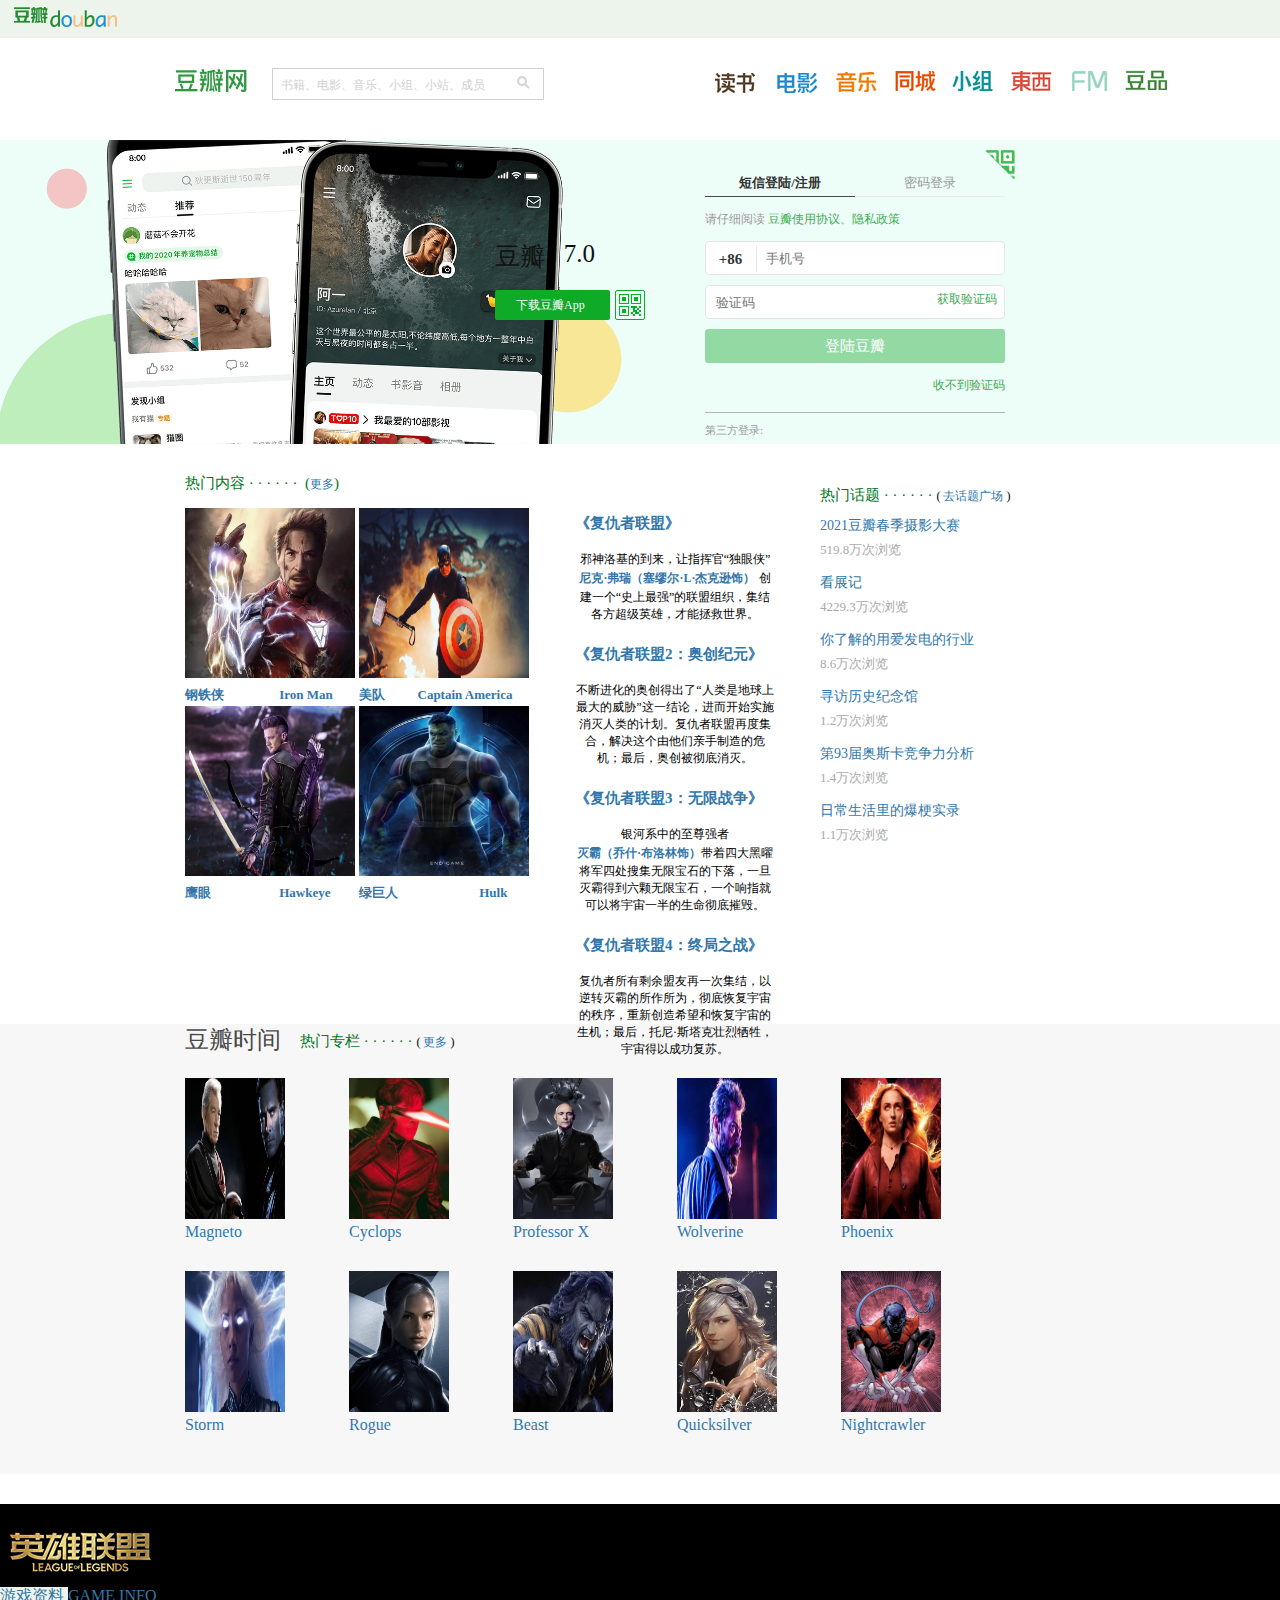
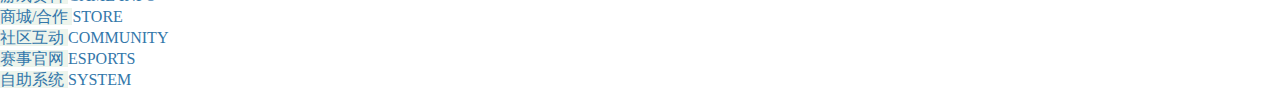
==== 豆瓣/html/index.html @ d8d2ecf8 "豆瓣静态页面" ====
<!DOCTYPE html>
<html lang="en">
<head>
    <meta charset="UTF-8">
    <meta http-equiv="X-UA-Compatible" content="IE=edge">
    <meta name="HHHH" content="width=device-width, initial-scale=1.0">
    <title>豆瓣</title>
    <link rel="icon" href="../favicon.ico">
    <link rel="stylesheet" href="../css/index.css">
    <base target="_blank" />
</head>
<body>
     <!-- 头部开始 -->
        <header class="header clearflx">
        <div class="nav-1">
            <h1 id="douban-logo">
                <a href="https://www.douban.com/" target="_blank" style="display: block; height: 20px; "></a>
            </h1>
        </div>
        <div class="container clearflx">
            <div class="logo fl">
                <h1>
                    <a href="https://www.douban.com/" target="_blank">
                </a>
            </h1>
            </div>
            <div class="search fl">   

            <form action="www.douban.com" method="post" >
                  
            <input type="text" autocomplete="off"  placeholder=" 书籍、电影、音乐、小组、小站、成员" class="search-bar"/>
            <a href="" class="search-but" target="_blank"><img src="../img/fangdajing.png" alt=""></a>
            </form>
            </div>
            <nav class="menu fr clearflx">
                <a href="https://book.douban.com" target="_blank" class="menu-read"></a>
                <!--  -->
                <a href="https://move.douban.com" target="_blank" class="menu-move"></a>
                <a href="https://music.douban.com" target="_blank" class="menu-music"></a>
                <a href="https://www.douban.com/location/jilin/" target="_blank" class="menu-group"></a>
                <!-- a标签设置三秒后跳转 -->
                <a href="https://https://www.douban.com/group" target="_blank" class="menu-city"></a>
                <a href="https://fm.douban.com" target="_blank" class="menu-fm"></a>
                <a href="https://market.douban.com/?utm_campaign=anonymous_top_nav&utm_source=douban&utm_medium=pc_web" target="_blank" class="menu-time"></a>
                <a href="" target="_blank" class="menu-doupin"></a>
            </nav>
        </div>
        </header>
    <!-- 头部结束 -->

    <!-- 登录样式 -->
<div style="width: 100%; height: 100%;">
<div id="Login">  
    <div class="banner clearflx">
      <!-- 导入loginframe -->
        <div class="weitiao">
           <iframe class="right-login fr" src="loginframe.html" frameborder="0"></iframe>
           <div class="version ">
              <span class="douban-txt">豆瓣</span>
              <span class="douban-num">7.0</span>
              <div class="download">
                 <span class="downapp">下载豆瓣App</span>
              </div>
              <div class="downcode">
                    <a href="">
                      <img src="../img/downcode.png" alt="">
                    </a>
              </div>  
              <div class="down-qrcode hidden">
              <div class="qrcode-img">
                        <img src="../img/qrcode.png"  alt="">
                        <p>iOS / Android 扫码直接下载</p>
               </div>
            </div>
            </div>
        </div>
    </div>
</div>
</div>
<!-- 登录样式 -->
<!-- 中间样式 两栏布局 -->
    <div id="middle">
        <div class="wrapper">
            <div class="hot">       
                    <div class="aside-left fl">
                         <div class="hotcontent">
                         <h2 class="titletxt-1">热门内容&nbsp;·&nbsp;·&nbsp;·&nbsp;·&nbsp;·&nbsp;·&nbsp;
                           <span class="link">                       
                         (<a href="" style="font-size:12px;">更多</a>)
                        </span>
                        </h2>
                    <div class="hotmain clearflx">
                            <div class="hotimg fl">
                              <ul class="fl">
                                  <li>
                                      <div class="img">
                                        <a href="https://baike.baidu.com/item/%E9%92%A2%E9%93%81%E4%BE%A0/303" class="a-img"><img src="../img/钢铁侠.jpeg" alt=""></a>
                                      </div>
                                      <div class="words">
                                        <a href="https://baike.baidu.com/item/%E9%92%A2%E9%93%81%E4%BE%A0/303">钢铁侠&nbsp;&nbsp;&nbsp;&nbsp;&nbsp;&nbsp;&nbsp;&nbsp;&nbsp;&nbsp;&nbsp;&nbsp;&nbsp;&nbsp;&nbsp;&nbsp;&nbsp;Iron Man</a>
                                      </div>
                                  </li>
                                  <li>
                                    <div class="img">
                                        <a href="https://baike.baidu.com/item/%E7%BE%8E%E5%9B%BD%E9%98%9F%E9%95%BF/3472" class="a-img"><img src="../img/美队.png" alt=""></a>
                                      </div>
                                      <div class="words">
                                        <a href="https://baike.baidu.com/item/%E7%BE%8E%E5%9B%BD%E9%98%9F%E9%95%BF/3472" class="">美队&nbsp;&nbsp;&nbsp;&nbsp;&nbsp;&nbsp;&nbsp;&nbsp;&nbsp;&nbsp;Captain America</a>
                                      </div>

                                  </li>
                                  <li>
                                    <div class="img">
                                        <a href="https://baike.baidu.com/item/%E9%B9%B0%E7%9C%BC/15107237" class="a-img"><img src="../img/鹰眼.jpg" alt=""></a>
                                      </div>
                                      <div class="words">
                                        <a href="https://baike.baidu.com/item/%E9%B9%B0%E7%9C%BC/15107237">鹰眼&nbsp;&nbsp;&nbsp;&nbsp;&nbsp;&nbsp;&nbsp;&nbsp;&nbsp;&nbsp;&nbsp;&nbsp;&nbsp;&nbsp;&nbsp;&nbsp;&nbsp;&nbsp;&nbsp;&nbsp;&nbsp;Hawkeye</a>
                                      </div>

                                  </li>
                                  <li>
                                    <div class="img">
                                        <a href="https://baike.baidu.com/item/%E7%BB%BF%E5%B7%A8%E4%BA%BA/65931" class="a-img"><img src="../img/绿巨人.jpeg" alt=""></a>
                                      </div>
                                      <div class="words">
                                        <a href="https://baike.baidu.com/item/%E7%BB%BF%E5%B7%A8%E4%BA%BA/65931 ">绿巨人&nbsp;&nbsp;&nbsp;&nbsp;&nbsp;&nbsp;&nbsp;&nbsp;&nbsp;&nbsp;&nbsp;&nbsp;&nbsp;&nbsp;&nbsp;&nbsp;&nbsp;&nbsp;&nbsp;&nbsp;&nbsp;&nbsp;&nbsp;&nbsp;&nbsp;Hulk</a>
                                      </div>

                                  </li>
                              </ul>
                           </div> 
                           <div class="hottxt">
                            
                               <ul>
                                   <li>   <div> <a href="">《复仇者联盟》</a> 
                                <p>
                                  邪神洛基的到来，让指挥官“独眼侠” <a href="" style="font-size: 12px; margin: 0;">尼克·弗瑞（塞缪尔·L·杰克逊饰）</a> 创建一个“史上最强”的联盟组织，集结各方超级英雄，才能拯救世界。
                                </p></div>
                                </li>                      
                                   <li> <a href="">《复仇者联盟2：奥创纪元》</a> 
                                    <p>不断进化的奥创得出了“人类是地球上最大的威胁”这一结论，进而开始实施消灭人类的计划。复仇者联盟再度集合，解决这个由他们亲手制造的危机；最后，奥创被彻底消灭。</p>                   
 </li>
                                   <li> <a href="">《复仇者联盟3：无限战争》</a>         
                                <p>银河系中的至尊强者<a href="" style="font-size: 12px; margin: 0;">灭霸（乔什·布洛林饰）</a>带着四大黑曜将军四处搜集无限宝石的下落，一旦灭霸得到六颗无限宝石，一个响指就可以将宇宙一半的生命彻底摧毁。</p>   </li>
                                   <li><a href="">《复仇者联盟4：终局之战》</a>
                                <p>复仇者所有剩余盟友再一次集结，以逆转灭霸的所作所为，彻底恢复宇宙的秩序，重新创造希望和恢复宇宙的生机；最后，托尼·斯塔克壮烈牺牲，宇宙得以成功复苏。</p></li>

                               </ul>
                   </div>
             </div>
         </div> 
    </div>
                    <div class="aside-right fr">
                         <div class="titlehot">
                            <h2 class="titletxt">热门话题</h2>
                            <span class="link">                       
                             <a href="" >去话题广场</a>
                            </span>
                         </div>
                        <ul class="hot-list">
                            <li>
                                <div class="title"><a href="" class="aspect">2021豆瓣春季摄影大赛</a></div>
                                <div class="desc"><span class="liulan">519.8万次浏览</span></div>
                            </li>
                            <li>                
                                 <div class="title"><a href="" class="aspect">看展记</a></div>
                                <div class="desc"><span class="liulan">4229.3万次浏览</span></div>
                            </li>
                            <li>                               
                                 <div class="title"><a href="" class="aspect">你了解的用爱发电的行业</a></div>
                                <div class="desc"><span class="liulan">8.6万次浏览</span></div>
                            </li>
                            <li>                               
                                 <div class="title"><a href="" class="aspect">寻访历史纪念馆</a></div>
                                <div class="desc"><span class="liulan">1.2万次浏览</span></div>
                            </li>
                            <li>                              
                                  <div class="title"><a href="" class="aspect">第93届奥斯卡竞争力分析</a></div>
                                <div class="desc"><span class="liulan">1.4万次浏览</span></div>
                            </li>
                            <li>                            
                                    <div class="title"><a href="" class="aspect">日常生活里的爆梗实录</a></div>
                                <div class="desc"><span class="liulan">1.1万次浏览</span></div>
                            </li>
                        </ul>
                    </div>


            </div>   
        </div>        
    </div>
<!-- 中间样式 -->
<!--  -->
<!-- 豆瓣时间 -->
    <div class="section" style="width: 100%; height:450px; margin-top:80px;">
        <div class="container clearflx">
           <div class="aside-left">
            <h2 class="title"><a href="" class="dark-color" style="font-weight: 500;">豆瓣时间</a></h2>
           </div>
           <div class="titlehot zhuanlan">
            <h2 class="titletxt">热门专栏</h2>
            <span class="link">                       
             <a href="" >更多</a>
            </span>
         </div>
            <div class="middle-txt">
                <div class="time-main">
                    <ui style="list-style: none;">
                        <li>
                            <div><a href="" class="p-b"><img src="../img/万磁王.jpg" alt="" style="width: 100px;height: 141px;"></a></div>
                           <a href="">Magneto</a>
                        </li>

                        <li>
                            <div><a href="" class="p-b"><img src="../img/lei.jpg" alt="" style="width: 100px;height: 141px;"></a></div>
                           <a href="">Cyclops</a>
                        </li>
                        <li>
                            <div><a href="" class="p-b"><img src="../img/x.jpeg" alt="" style="width: 100px;height: 141px;"></a></div>
                           <a href="">Professor X</a>
                        </li>
                        <li>
                            <div><a href="" class="p-b"><img src="../img/w" alt="" style="width: 100px;height: 141px;"></a></div>
                           <a href="">Wolverine</a>
                        </li>
                        <li>
                            <div><a href="" class="p-b"><img src="../img/h.png" alt="" style="width: 100px;height: 141px;"></a></div>
                           <a href="">Phoenix</a>
                        </li>
                        <li>
                            <div><a href="" class="p-b"><img src="../img/f.jpg" alt="" style="width: 100px;height: 141px;"></a></div>
                           <a href="">Storm</a>
                        </li>

                        <li>
                            <div><a href="" class="p-b"><img src="../img/xiao.jpg" alt="" style="width: 100px;height: 141px;"></a></div>
                           <a href="">Rogue</a>
                        </li>
                        <li>
                            <div><a href="" class="p-b"><img src="../img/y.jpg" alt="" style="width: 100px;height: 141px;"></a></div>
                           <a href="">Beast</a>
                        </li>
                        <li>
                            <div><a href="" class="p-b"><img src="../img/k.jpg" alt="" style="width: 100px;height: 141px;"></a></div>
                           <a href="">Quicksilver</a>
                        </li>
                        <li>
                            <div><a href="" class="p-b"><img src="../img/行.jpg" alt="" style="width: 100px;height: 141px;"></a></div>
                           <a href="">Nightcrawler</a>
                        </li>
                    </ui>
                </div>
           </div>
        </div>
     


    </div>
<!-- 豆瓣时间 -->


    <div class="LOL">
        <h1 class="lol-h1"></h1>
        <header class="header">

            <a href="" target="_blank" class="lol-login"> <img src="../img/英雄.png" alt=""></a>
            <ul>
              
                <li>
                    <a href="" class="nav">
                        <span class="nav-1">
                            游戏资料
                        </span>
                        <span class="nav-2">
                            GAME INFO
                        </span></a>
                </li>
                <li><a href="" class="nav">
                    <span class="nav-1">
                    商城/合作
                    </span>
                    <span class="nav-2">
                    STORE
                    </span>
                </a>
                </li>
                <li><a href="" class="nav">
                    <span class="nav-1">
                      社区互动
                    </span>
                    <span class="nav-2">
                        COMMUNITY
                    </span>
                </a>
                </li>
                <li><a href="" class="nav">
                    <span class="nav-1">
                        赛事官网
                    </span>
                    <span class="nav-2">
                        ESPORTS
                    </span>
                </a>
                </li>
                <li><a href="" class="nav">
                    <span class="nav-1">
                       自助系统
                    </span>
                    <span class="nav-2">
                        SYSTEM
                    </span>
                </a>
                </li>
            </ul>
            <div>
                <ul>
                    <li></li>
                    <li></li>
                    <li></li>
                </ul>
            </div>

        </header>












        <!-- <a href="" target="_blank" class="iconfont iconfangdajing"></a> -->
    </div>

</body>
</html>
---- 豆瓣/css/index.css ----
/* @font-face {
  font-family: "iconfont";
  src: url("../font/iconfont.eot");
  src: url("../font/iconfont.eot?#iefix") format("embedded-opentype"),
    url("../font/iconfont.woff2") format("woff2"),
    url("../font/iconfont.woff") format("woff"),
    url("../font/iconfont.ttf") format("truetype"),
    url("../font/iconfont.svg#iconfont") format("svg");
}
.iconfont {
  font-family: "iconfont" !important;
  font-size: 16px;
  font-style: normal;
  -webkit-font-smoothing: antialiased;
  -moz-osx-font-smoothing: grayscale;
} */

@import "common.css";
@import "reset.css";
@import "//at.alicdn.com/t/font_2404973_34nppdi9u0p.css";

body,
div,
dl,
dt,
dd,
ul,
li,
h1,
h2,
h3,
h4,
h5,
h6,
pre,
code,
form,
fieldset,
legend,
input,
button,
textarea,
blockquote {
  margin: 0;
  padding: 0;
}

.section:nth-child(even) {
  background: #f7f7f7;
}

ul {
  text-decoration: none;
  list-style: none;
}
.hidden {
  display: none;
}
input {
  outline: none;
}
a {
  text-decoration: none;
  color: black;
}
/* 豆瓣logo */
.nav-1 {
  /* height: 34px; */
  margin-bottom: 30px;
  /* margin-top: -30px; */
  background-color: #edf4ec;
}
.nav-1 #douban-logo {
  display: inline-block;
  background: url(../img/豆瓣douban.png) no-repeat;
  background-size: contain;
  height: 20px;
  width: 103px;
  margin: 7px 14px;
}
/* 豆瓣logo */

/* 首页通用样式 */
.container {
  width: 950px;
  margin: 0 auto;
}

/* 首页通用样式结束 */

/* 页面头部开始· */
.header {
  height: 90px;
}
.header .container {
  width: 950px;
  margin: 0 auto;
}
.header .logo a {
  display: inline-block;
  position: relative;
  left: 10px;
  top: -4px;
  width: 73px;
  height: 24px;
  margin: 4px 24px 0 0;
  background: url(../img/豆瓣网.png) no-repeat;
  background-size: contain;
}
.search {
  width: 270px;
  height: 30px;
  border: 1px solid rgb(208, 209, 209);
  margin: 0;
  padding: 0;
  position: relative;
  left: 10px;
}
.search .search-bar::placeholder {
  color: rgb(208, 209, 209);
  font-size: 12px;
}
.search .search-bar {
  width: 230px;
  height: 20px;
  padding: 5px;
  border: none;
  vertical-align: middle;
}
.search .search-but {
  width: 30px;
  height: 30px;
  margin: 0 auto;
  padding: 0;
  vertical-align: middle;
}

.search form {
  height: 30px;
  border: none;
  margin: 0;
  padding: 0;
}
nav {
  position: relative;
  margin-top: 5px;
}
nav .menu-read {
  display: inline-block;
  background: url(../img/a1.png) no-repeat;
  background-size: contain;
  position: absolute;
  left: -400px;
  width: 40px;
  height: 20px;
}
nav .menu-move {
  display: inline-block;
  background-image: url(../img/a2.png);
  background-size: contain;
  position: absolute;
  left: -340px;
  width: 45px;
  height: 20px;
}
nav .menu-music {
  display: inline-block;
  background: url(../img/a3.png) no-repeat;
  background-size: contain;
  position: absolute;
  left: -280px;
  top: -1px;
  width: 43px;
  height: 20px;
}
nav .menu-group {
  display: inline-block;
  background-image: url(../img/a6.png);
  background-size: contain;
  position: absolute;
  left: -222px;
  top: -2px;
  width: 44px;
  height: 20px;
}
nav .menu-city {
  display: inline-block;
  background-image: url(../img/a4.png);
  background-size: contain;
  position: absolute;
  left: -165px;
  top: -2px;
  width: 44px;
  height: 20px;
}
nav .menu-doupin {
  display: inline-block;
  background-image: url(../img/a7.png);
  background-size: contain;
  position: absolute;
  left: -105px;
  top: -2px;
  width: 42px;
  height: 20px;
}
nav .menu-fm {
  display: inline-block;
  background-image: url(../img/a5.png);
  background-size: contain;
  position: absolute;
  left: -45px;
  top: -2px;
  width: 40px;
  height: 20px;
}
nav .menu-time {
  display: inline-block;
  background-image: url(../img/a0.png);
  background-size: contain;
  position: absolute;
  left: 10px;
  top: -3px;
  width: 42px;
  height: 20px;
}

/* 页面头部结束 */

/* 登录样式 */
#Login {
  position: relative;
  background-color: rgba(167, 245, 219, 0.2);
  width: 100%;
  height: 304px;
  top: 50px;
  left: 0px;
  margin: 0 0 80px 0;
}
#Login .banner {
  width: 100%;
  height: 304px;
  background: url("../img/photo.jpg") no-repeat;
  background-size: contain;
  position: absolute;
  left: -35px;
  top: 0px;
}
#Login .banner .weitiao {
  position: relative;
  left: -200px;
}
#Login .banner .right-login {
  width: 350px;
  height: 350px;
}
#Login .banner .version {
  position: relative;
}
#Login .banner .version .douban-txt {
  display: inline-block;
  font-size: 25px;
  color: #111;
  position: absolute;
  top: 100px;
  right: 500px;
}
#Login .banner .version .douban-num {
  display: inline-block;
  font-size: 25px;
  color: #111;
  position: absolute;
  top: 100px;
  right: 450px;
}
#Login .banner .version .download {
  width: 115px;
  height: 30px;
  background-color: #0eaa28;
  border-radius: 2px;
  position: absolute;
  top: 150px;
  right: 435px;
}
#Login .banner .version .download .downapp {
  font-size: 12px;
  color: #fff;
  text-align: center;
  padding: 9px 21px;
  line-height: 30px;
  transition: 2s;
  cursor: pointer;
}
#Login .banner .version .download .downapp:hover {
  color: rgb(6, 220, 231);
  font-weight: bolder;
}
#Login .banner .version .downcode img {
  width: 28px;
  height: 28px;
  border: 1px solid #0eaa28;
  border-radius: 2px;
  position: absolute;
  top: 150px;
  right: 400px;
}

#Login .banner .version .qrcode-img {
  position: absolute;
  display: block;
  left: 1089px;
  top: 150px;
  width: 195px;
  height: 195px;
}
#Login .banner .version p {
  color: #666;
  font-size: 15px;
  text-align: center;
  line-height: 2;
}

.downcode:hover ~ .down-qrcode {
  display: block;
}
/* 登录样式结束 */

/* 三栏布局通用样式 */
.aside-left {
  float: left;
  width: 100px;
  margin-left: 20px;
}
.aside-right {
  float: right;
  width: 265px;
  margin-right: 30px;
}
.middle-txt {
  /* 创建BFC */
  overflow: hidden;
}
.titlehot {
  margin: 12px 0;
}
.titletxt {
  /* h1~h6为块盒 */
  display: inline-block;
  color: #072;
  font-size: 15px;
  font-weight: 500;
}
.titlehot .link {
  font-size: 12px;
}
a {
  color: #37a;
}
.aside-left .title {
  font-size: 24px;
}
.dark-color {
  color: #494949;
}

/* 顺序
a:link、a:visited、a:hover、a:active
link:连接平常的状态 
visited:连接被访问过之后 
hover:鼠标放到连接上的时候
active:连接被按下的时候 
 */
a:hover {
  color: #fff;
  background-color: #37a;
}
a:active {
  color: #fff;
  background: #f93;
}
/* 伪类也属于加入元素的一部分
a元素加入伪类后的hover也会给到after和before
解决：a标签外层在嵌套一层span
把伪类添加到span上
*/
.titletxt::after {
  /* content可以添加内容 */
  content: " · · · · · · ";
}
.titlehot .link::before {
  content: "(";
}
.titlehot .link::after {
  content: ")";
}
/*  三栏布局通用样式*/

/* 中间样式 */

#middle {
  width: 100%;
  height: 100%;
}
#middle .wrapper {
  width: 950px;
  height: 470px;
  margin: 0 auto;
}
#middle .wrapper .hot .aside-right .hot-list li {
  font-size: 12px;
  margin: 10px 0 15px;
}
#middle .wrapper .hot .aside-right .hot-list .title .aspect {
  color: #3377aa;
  font-size: 14px;
  margin: 0 0 6px;
  display: inline-block;
}
#middle .wrapper .hot .aside-right .hot-list .title .aspect:hover {
  color: #fff;
  background-color: #37a;
}
#middle .wrapper .hot .aside-right .hot-list .title .aspect:active {
  color: #fff;
  background: #f93;
}
#middle .wrapper .hot .aside-right .hot-list .desc .liulan {
  color: #aaa;
  font-size: 13px;
}
/* #middle .wrapper .hot .aside-left {
  width: 100%;
} */
#middle .wrapper .hot .aside-left .hotcontent .titletxt-1 {
  display: inline-block;
  width: 655px;
  height: 22.4px;
  color: #072;
  font-size: 15px;
  font-weight: 500;
  margin-bottom: 12px;
}
#middle .wrapper .hot .aside-left .hotmain .hotimg {
  width: 350px;
}
#middle .wrapper .hot .aside-left li {
  display: inline-block;
  vertical-align: top;
}
#middle .wrapper .hot .aside-left li a {
  font-size: 13px;
  font-weight: 600;
  text-align: center;
  line-height: 20.8px;
}
#middle .wrapper .hot .aside-left li .a-img:hover {
  background: none;
}
#middle .wrapper .hot .aside-left .hotmain .hotimg ul li img {
  display: inline-block;
  width: 170px;
  height: 170px;
}
#middle .wrapper .hot .aside-left .hotmain {
  position: relative;
}
#middle .wrapper .hot .aside-left .hotmain .hottxt {
  display: inline-block;
  width: 275px;
  position: absolute;
  left: 390px;
  top: 0;
}
#middle .wrapper .hot .aside-left .hotmain .hottxt li a {
  font-size: 15px;
  display: inline-block;
  margin: 5px 0;
}
#middle .wrapper .hot .aside-left .hotmain .hottxt li p {
  display: inline-block;
  width: 200px;
  font-size: 12px;
  text-align: center;
  overflow: hidden;
}
/* 中间样式 */
/*  */
.zhuanlan {
  width: 830px;
  height: 22.4px;
  margin-bottom: 12px;
}
.zhuanlan h2 {
  margin-left: 15px;
  line-height: 34.4px;
  text-align: center;
}
middle-txt {
  position: relative;
}
.time-main {
  width: 850px;
  position: absolute;
  right: 225px;
  margin: 20px;
}
.time-main li .p-b:hover {
  background: none;
}
.time-main li {
  display: inline-block;
  width: 100px;
  margin-right: 60px;
  margin-bottom: 30px;
}
/*  */
/*  英雄联盟*/

.LOL {
  width: 100%;
  height: 100%;
  margin-top: 30px;
  background-color: #000;
}
.LOL .lol-h1 {
  width: 100%;
  height: 17.6px;
  background-color: #000;
}
.LOL .header {
  width: 1358px;
  height: 78px;
  background-color: #000;
  margin: 0 auto;
}
.LOL .header .lol-login {
}
/*  英雄联盟*/
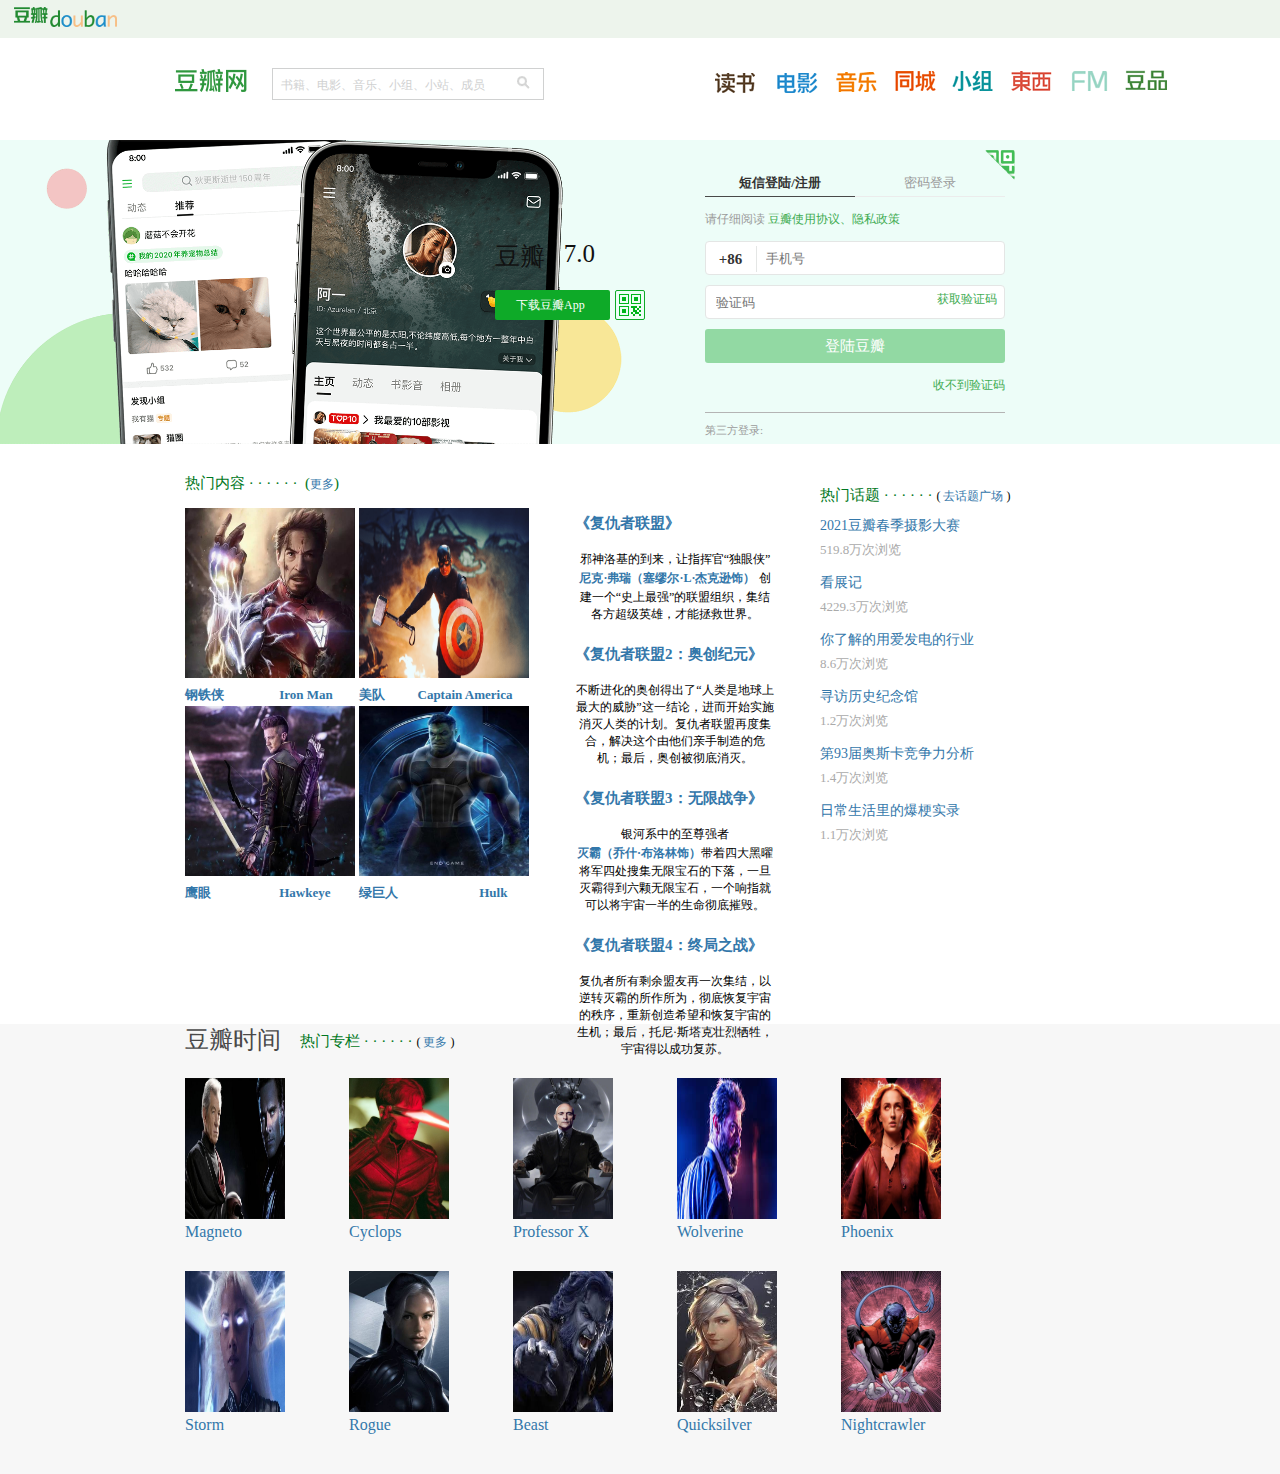
==== commit f316cd18: "豆瓣-1" ====
--- a/豆瓣/html/index.html
+++ b/豆瓣/html/index.html
@@ -259,82 +259,5 @@
 <!-- 豆瓣时间 -->
 
 
-    <div class="LOL">
-        <h1 class="lol-h1"></h1>
-        <header class="header">
-
-            <a href="" target="_blank" class="lol-login"> <img src="../img/英雄.png" alt=""></a>
-            <ul>
-              
-                <li>
-                    <a href="" class="nav">
-                        <span class="nav-1">
-                            游戏资料
-                        </span>
-                        <span class="nav-2">
-                            GAME INFO
-                        </span></a>
-                </li>
-                <li><a href="" class="nav">
-                    <span class="nav-1">
-                    商城/合作
-                    </span>
-                    <span class="nav-2">
-                    STORE
-                    </span>
-                </a>
-                </li>
-                <li><a href="" class="nav">
-                    <span class="nav-1">
-                      社区互动
-                    </span>
-                    <span class="nav-2">
-                        COMMUNITY
-                    </span>
-                </a>
-                </li>
-                <li><a href="" class="nav">
-                    <span class="nav-1">
-                        赛事官网
-                    </span>
-                    <span class="nav-2">
-                        ESPORTS
-                    </span>
-                </a>
-                </li>
-                <li><a href="" class="nav">
-                    <span class="nav-1">
-                       自助系统
-                    </span>
-                    <span class="nav-2">
-                        SYSTEM
-                    </span>
-                </a>
-                </li>
-            </ul>
-            <div>
-                <ul>
-                    <li></li>
-                    <li></li>
-                    <li></li>
-                </ul>
-            </div>
-
-        </header>
-
-
-
-
-
-
-
-
-
-
-
-
-        <!-- <a href="" target="_blank" class="iconfont iconfangdajing"></a> -->
-    </div>
-
 </body>
 </html>--- a/豆瓣/css/index.css
+++ b/豆瓣/css/index.css
@@ -513,25 +513,3 @@
   margin-bottom: 30px;
 }
 /*  */
-/*  英雄联盟*/
-
-.LOL {
-  width: 100%;
-  height: 100%;
-  margin-top: 30px;
-  background-color: #000;
-}
-.LOL .lol-h1 {
-  width: 100%;
-  height: 17.6px;
-  background-color: #000;
-}
-.LOL .header {
-  width: 1358px;
-  height: 78px;
-  background-color: #000;
-  margin: 0 auto;
-}
-.LOL .header .lol-login {
-}
-/*  英雄联盟*/
